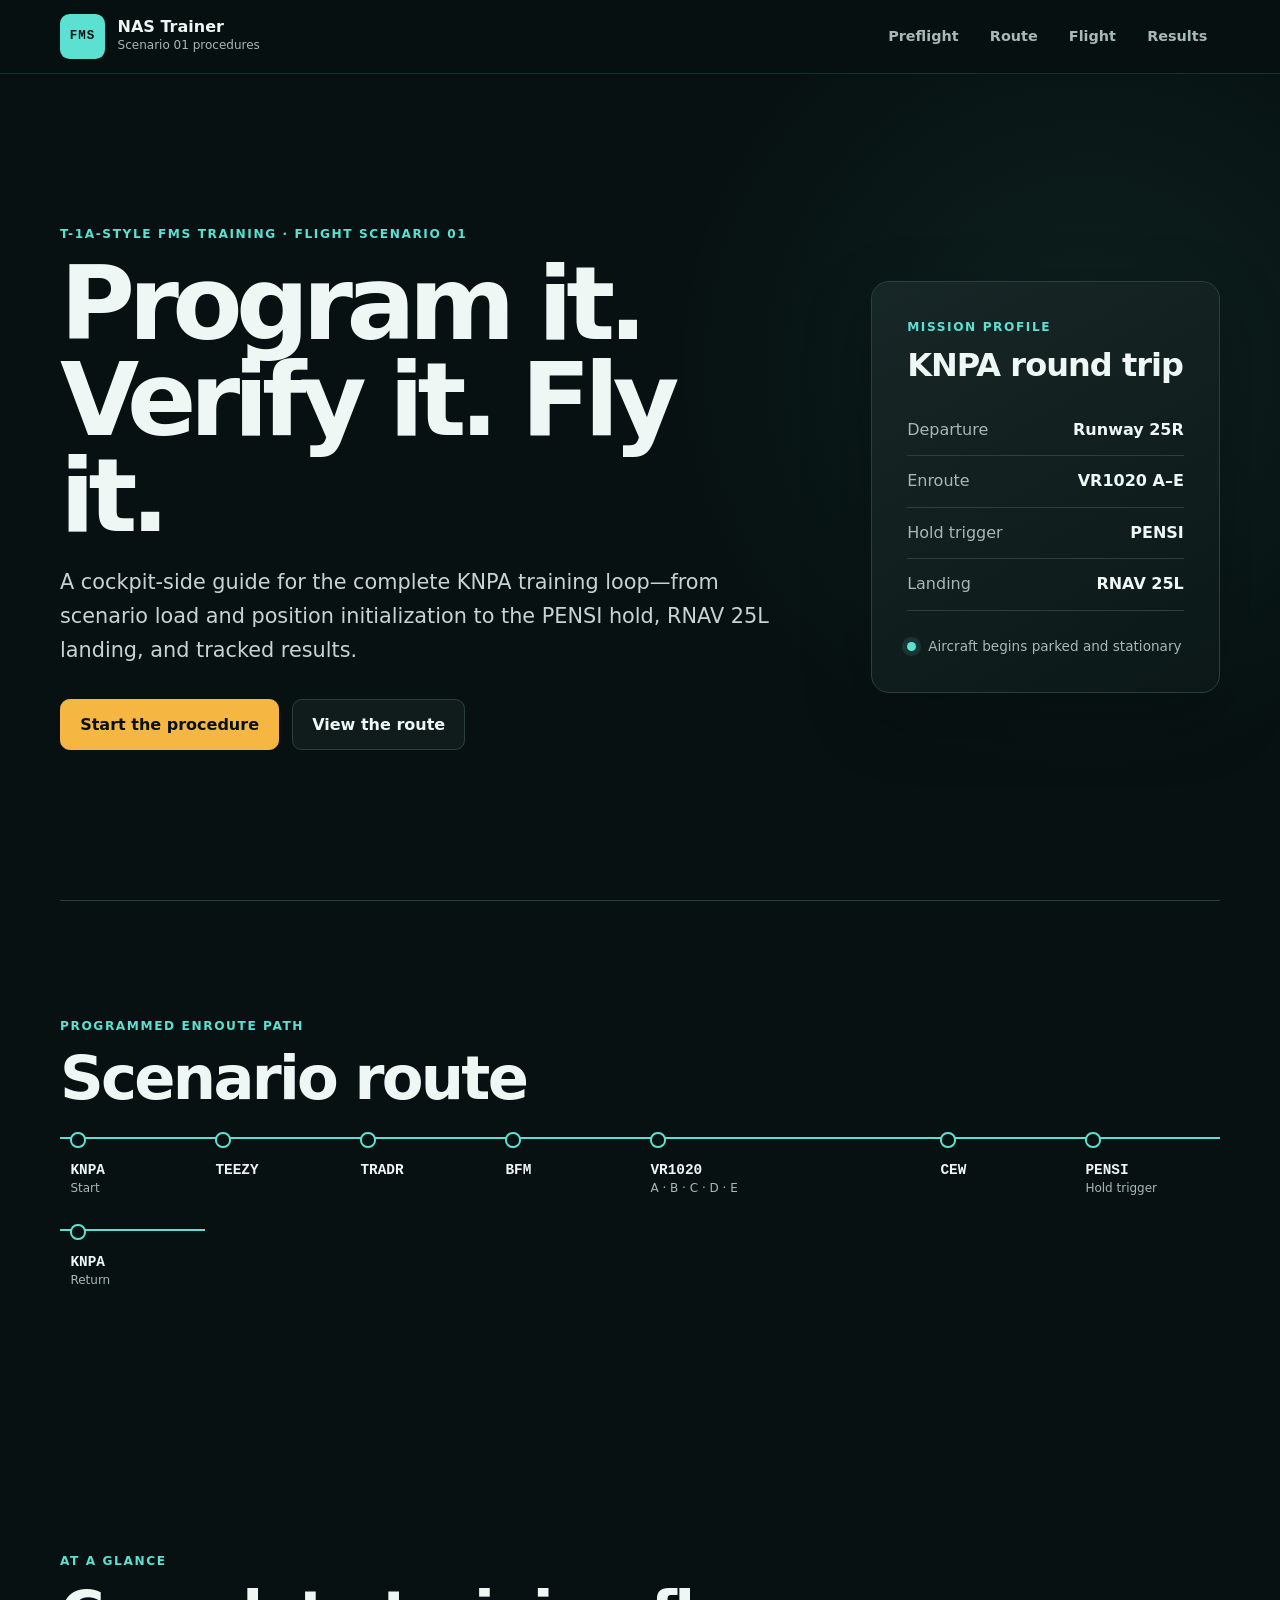
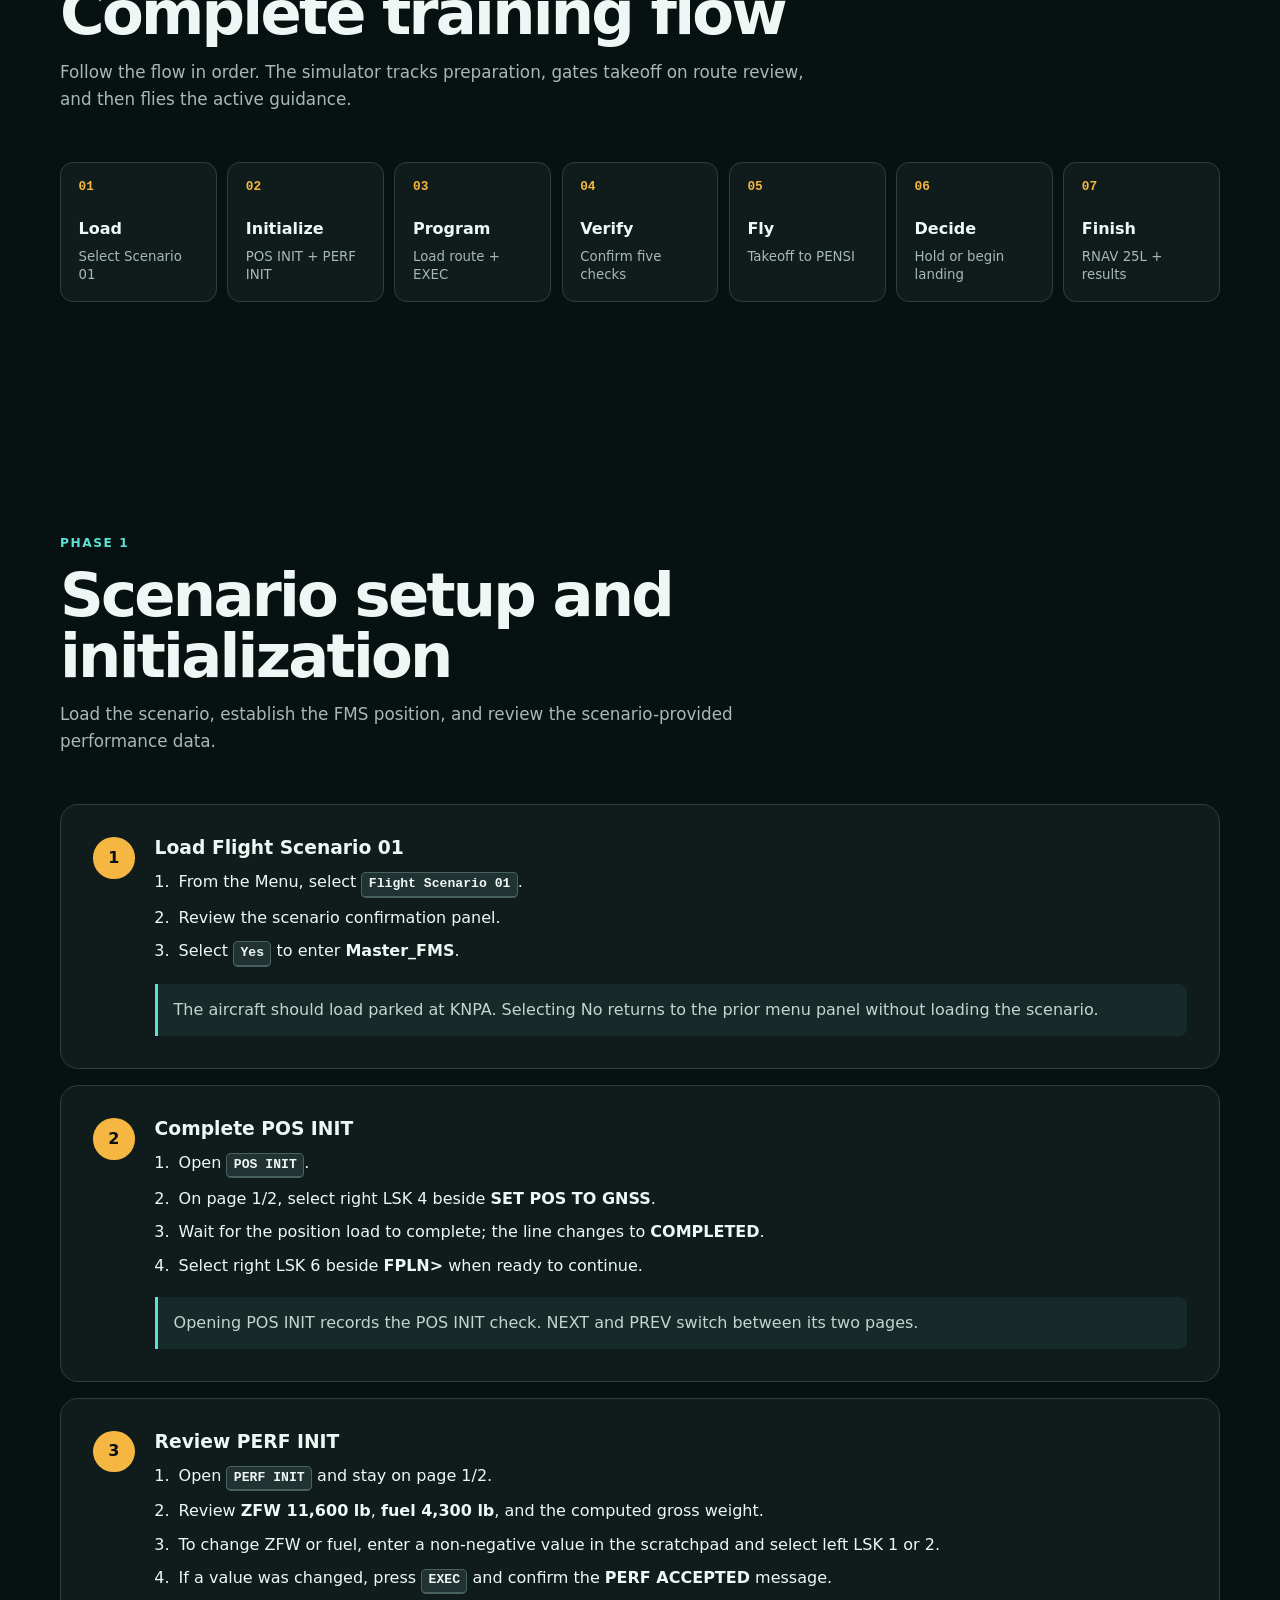
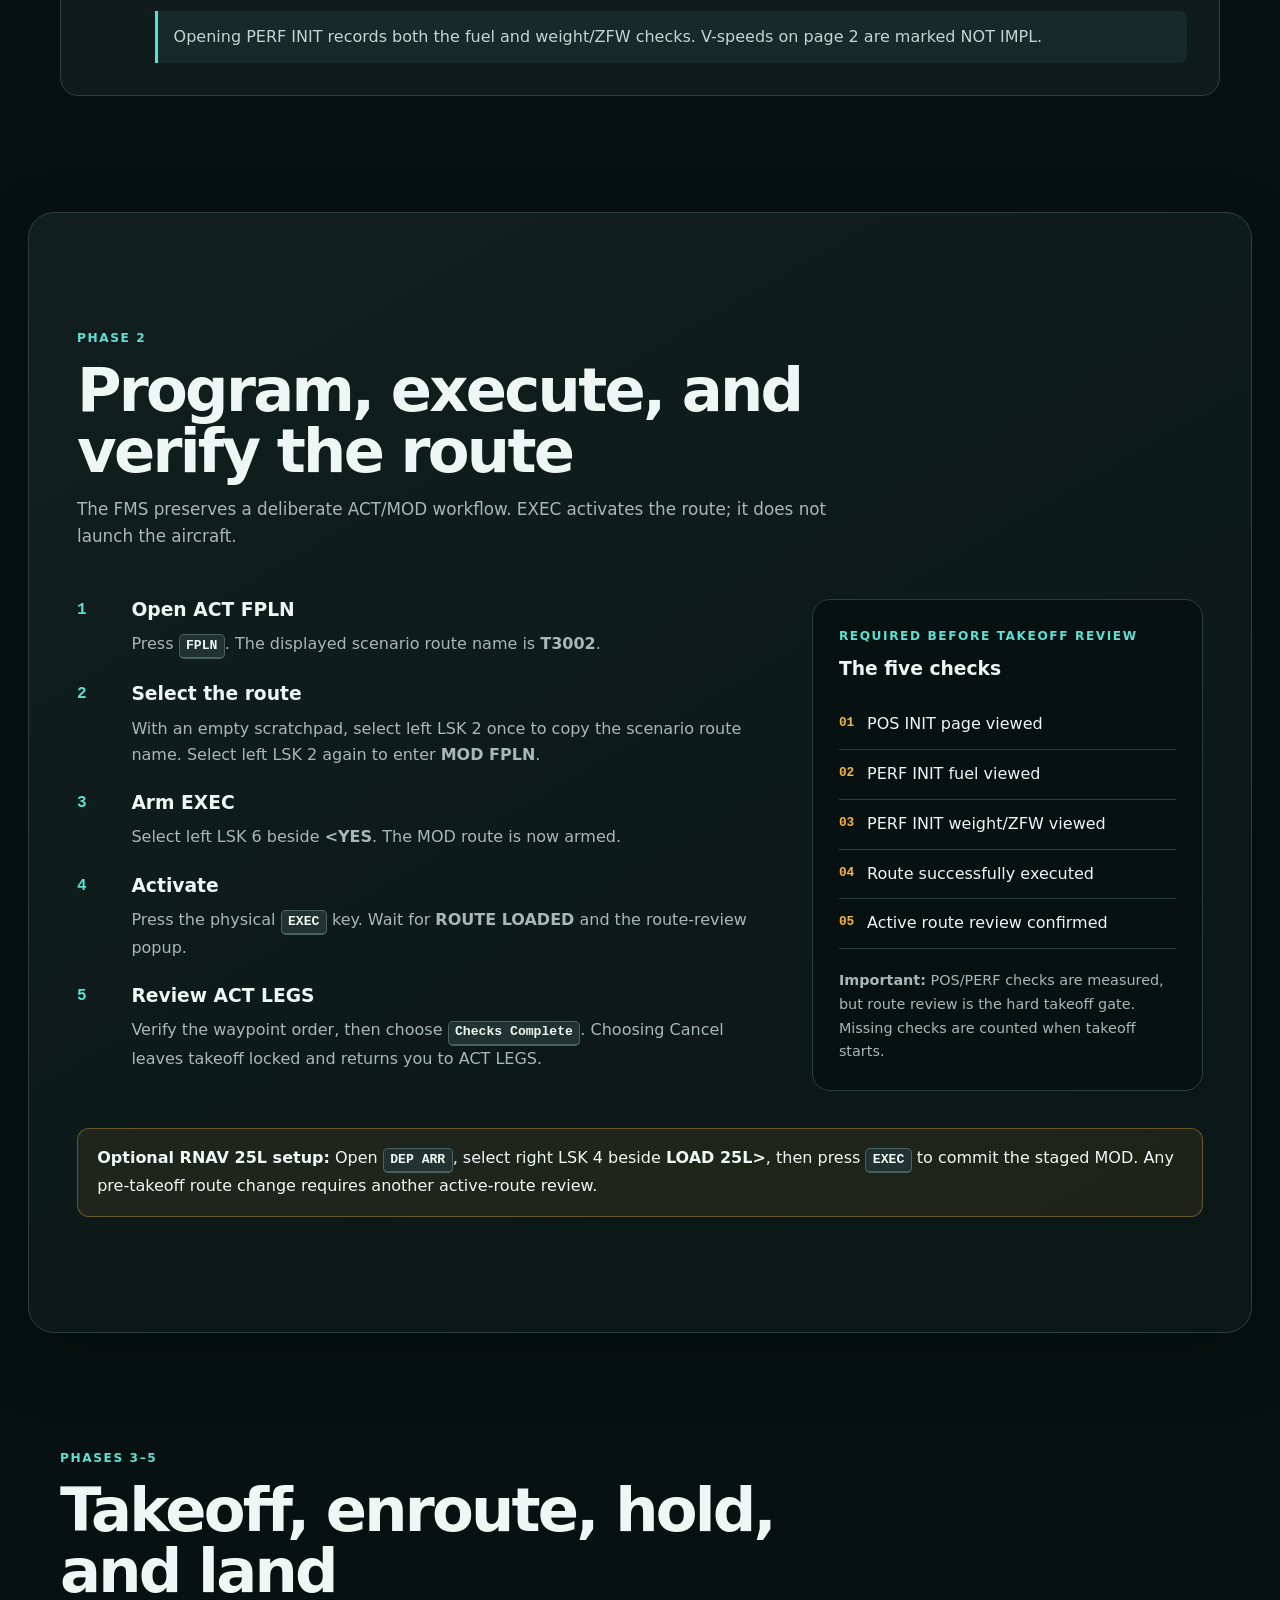
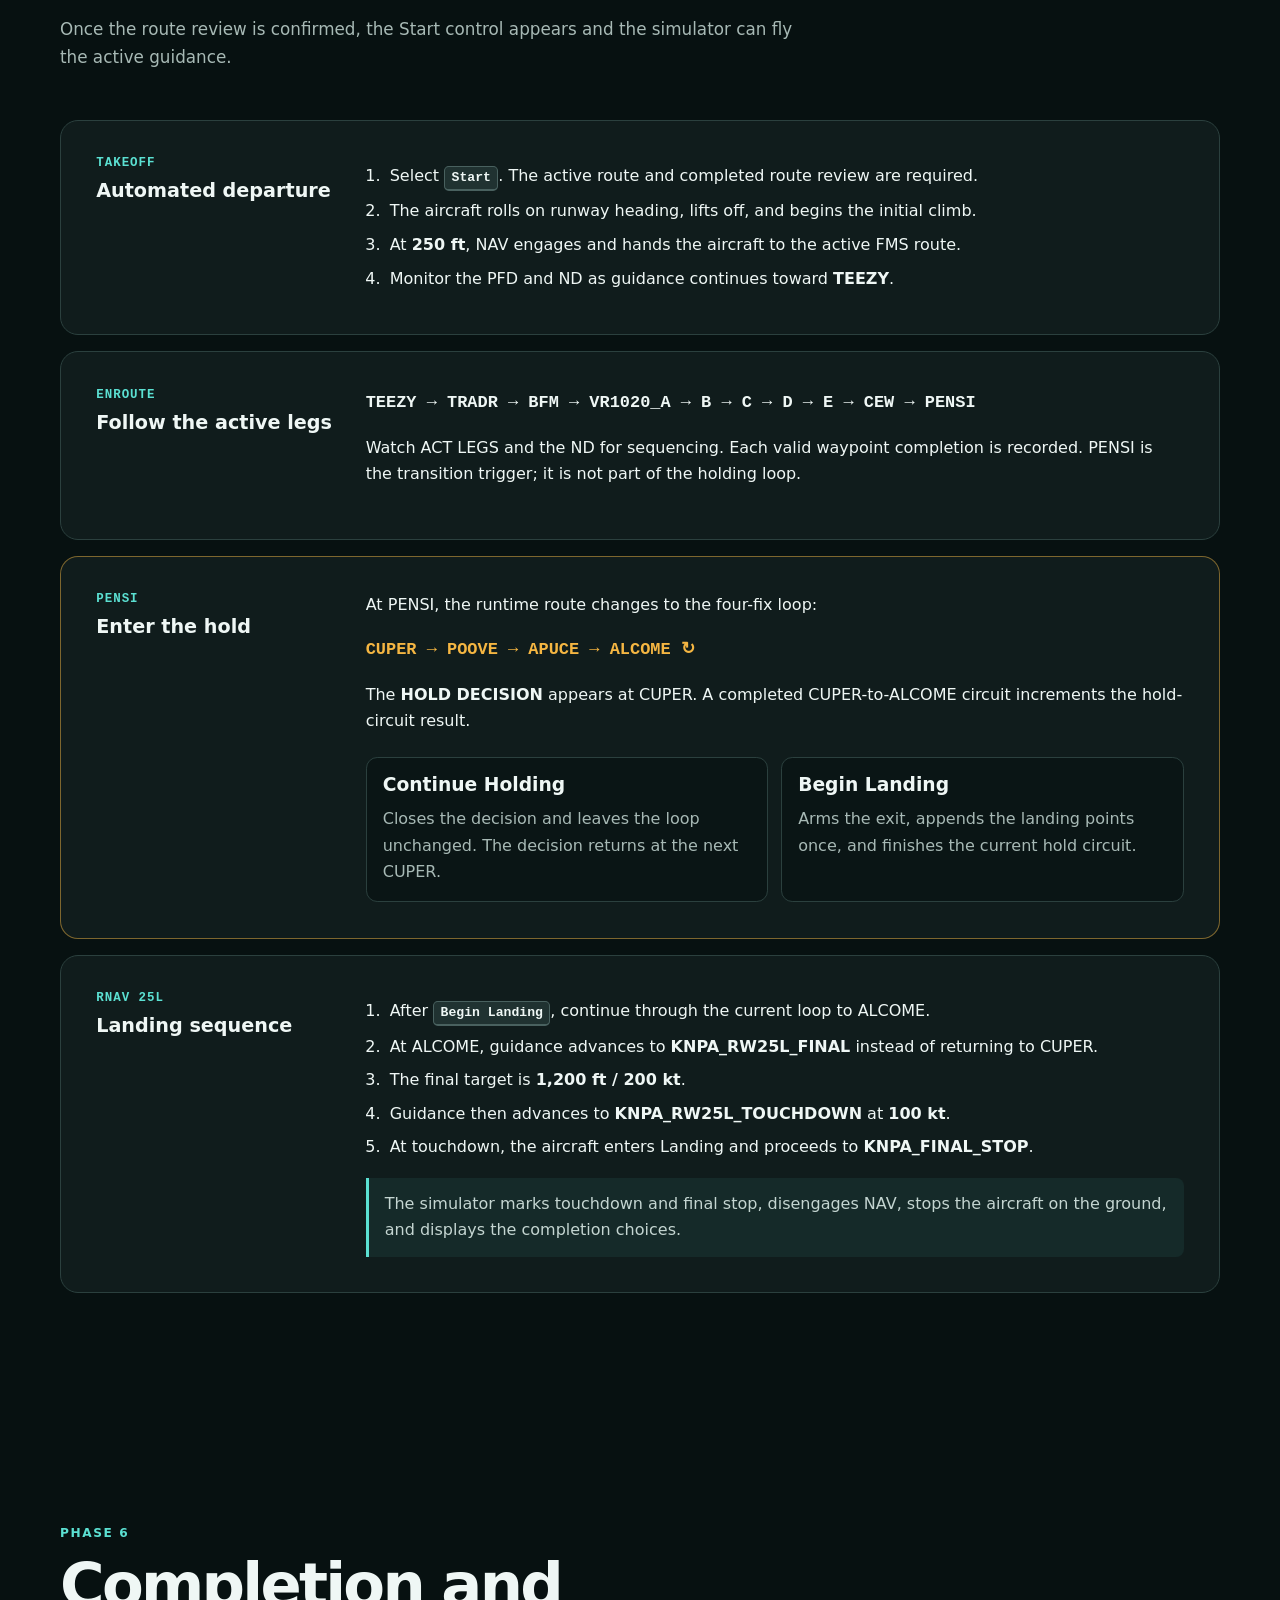
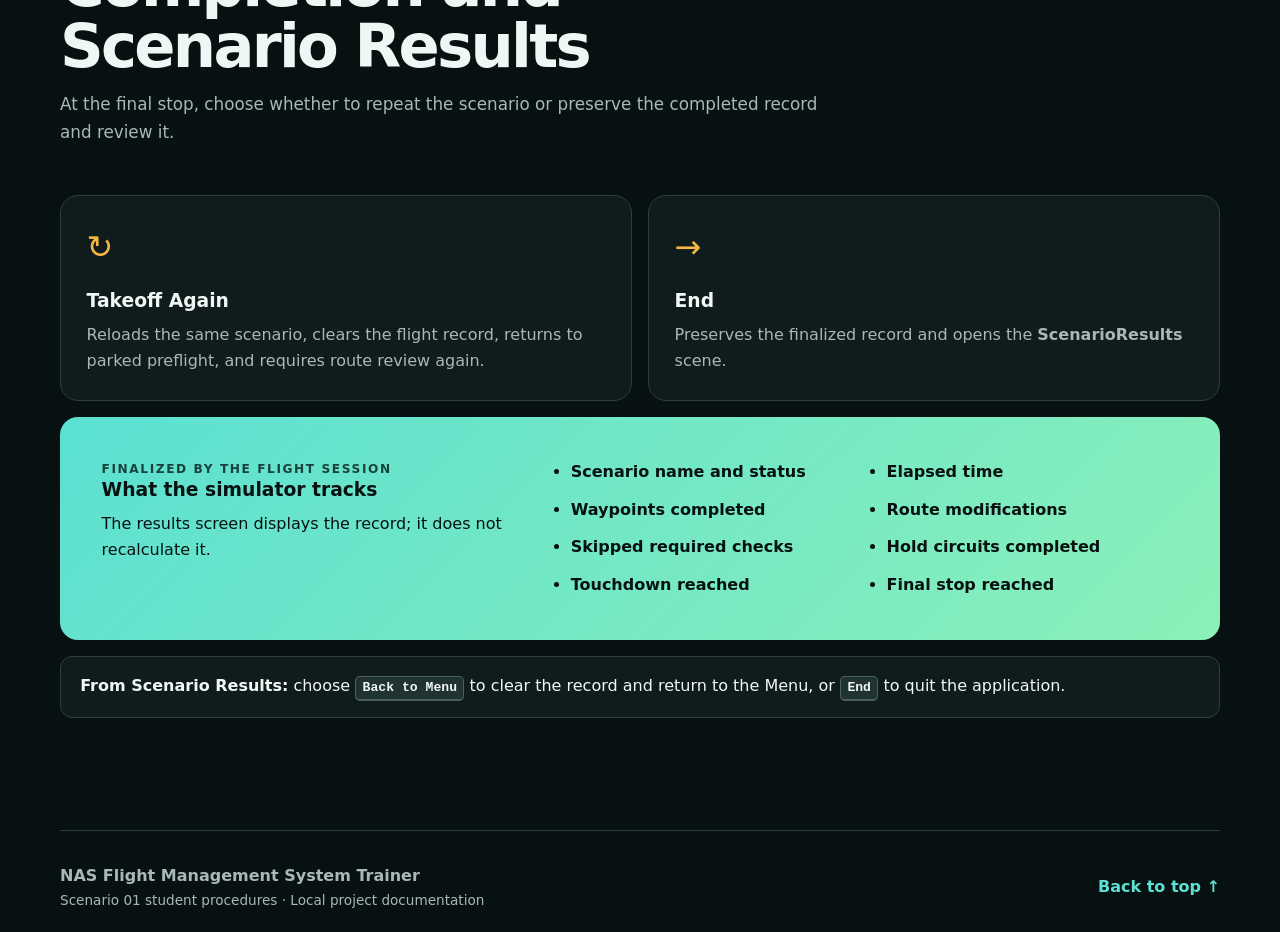
==== Website/FlightSimProcedures/index.html @ 64da9780 "feat: update latest project state" ====
<!doctype html>
<html lang="en">
<head>
  <meta charset="utf-8">
  <meta name="viewport" content="width=device-width, initial-scale=1">
  <meta name="description" content="Student procedures for Flight Scenario 01 in the NAS Flight Management System trainer.">
  <title>NAS FMS Trainer | Scenario 01 Procedures</title>
  <link rel="stylesheet" href="styles.css">
</head>
<body>
  <a class="skip-link" href="#main">Skip to procedures</a>

  <header class="site-header">
    <a class="brand" href="#top" aria-label="NAS FMS procedures home">
      <span class="brand-mark" aria-hidden="true">FMS</span>
      <span>
        <strong>NAS Trainer</strong>
        <small>Scenario 01 procedures</small>
      </span>
    </a>
    <nav aria-label="Primary navigation">
      <a href="#preflight">Preflight</a>
      <a href="#route">Route</a>
      <a href="#flight">Flight</a>
      <a href="#results">Results</a>
    </nav>
  </header>

  <main id="main">
    <section class="hero" id="top" aria-labelledby="hero-title">
      <div class="hero-copy">
        <p class="eyebrow">T-1A-style FMS training · Flight Scenario 01</p>
        <h1 id="hero-title">Program it. Verify it. Fly it.</h1>
        <p class="lede">A cockpit-side guide for the complete KNPA training loop—from scenario load and position initialization to the PENSI hold, RNAV 25L landing, and tracked results.</p>
        <div class="hero-actions">
          <a class="button primary" href="#quick-start">Start the procedure</a>
          <a class="button secondary" href="#route-strip">View the route</a>
        </div>
      </div>

      <aside class="mission-card" aria-labelledby="mission-title">
        <p class="card-kicker">Mission profile</p>
        <h2 id="mission-title">KNPA round trip</h2>
        <dl>
          <div><dt>Departure</dt><dd>Runway 25R</dd></div>
          <div><dt>Enroute</dt><dd>VR1020 A–E</dd></div>
          <div><dt>Hold trigger</dt><dd>PENSI</dd></div>
          <div><dt>Landing</dt><dd>RNAV 25L</dd></div>
        </dl>
        <p class="status"><span aria-hidden="true"></span> Aircraft begins parked and stationary</p>
      </aside>
    </section>

    <section class="route-overview" id="route-strip" aria-labelledby="route-title">
      <div class="section-heading compact">
        <p class="eyebrow">Programmed enroute path</p>
        <h2 id="route-title">Scenario route</h2>
      </div>
      <ol class="route-strip" aria-label="Scenario 01 waypoint sequence">
        <li><strong>KNPA</strong><span>Start</span></li>
        <li><strong>TEEZY</strong></li>
        <li><strong>TRADR</strong></li>
        <li><strong>BFM</strong></li>
        <li class="route-group"><strong>VR1020</strong><span>A · B · C · D · E</span></li>
        <li><strong>CEW</strong></li>
        <li><strong>PENSI</strong><span>Hold trigger</span></li>
        <li><strong>KNPA</strong><span>Return</span></li>
      </ol>
    </section>

    <section class="content-section" id="quick-start" aria-labelledby="quick-title">
      <div class="section-heading">
        <p class="eyebrow">At a glance</p>
        <h2 id="quick-title">Complete training flow</h2>
        <p>Follow the flow in order. The simulator tracks preparation, gates takeoff on route review, and then flies the active guidance.</p>
      </div>
      <ol class="flow-grid">
        <li><span>01</span><strong>Load</strong><small>Select Scenario 01</small></li>
        <li><span>02</span><strong>Initialize</strong><small>POS INIT + PERF INIT</small></li>
        <li><span>03</span><strong>Program</strong><small>Load route + EXEC</small></li>
        <li><span>04</span><strong>Verify</strong><small>Confirm five checks</small></li>
        <li><span>05</span><strong>Fly</strong><small>Takeoff to PENSI</small></li>
        <li><span>06</span><strong>Decide</strong><small>Hold or begin landing</small></li>
        <li><span>07</span><strong>Finish</strong><small>RNAV 25L + results</small></li>
      </ol>
    </section>

    <section class="content-section" id="preflight" aria-labelledby="preflight-title">
      <div class="section-heading">
        <p class="eyebrow">Phase 1</p>
        <h2 id="preflight-title">Scenario setup and initialization</h2>
        <p>Load the scenario, establish the FMS position, and review the scenario-provided performance data.</p>
      </div>

      <div class="procedure-grid">
        <article class="procedure-card">
          <span class="step-number">1</span>
          <div>
            <h3>Load Flight Scenario 01</h3>
            <ol>
              <li>From the Menu, select <kbd>Flight Scenario 01</kbd>.</li>
              <li>Review the scenario confirmation panel.</li>
              <li>Select <kbd>Yes</kbd> to enter <strong>Master_FMS</strong>.</li>
            </ol>
            <p class="note">The aircraft should load parked at KNPA. Selecting No returns to the prior menu panel without loading the scenario.</p>
          </div>
        </article>

        <article class="procedure-card">
          <span class="step-number">2</span>
          <div>
            <h3>Complete POS INIT</h3>
            <ol>
              <li>Open <kbd>POS INIT</kbd>.</li>
              <li>On page 1/2, select right LSK 4 beside <strong>SET POS TO GNSS</strong>.</li>
              <li>Wait for the position load to complete; the line changes to <strong>COMPLETED</strong>.</li>
              <li>Select right LSK 6 beside <strong>FPLN&gt;</strong> when ready to continue.</li>
            </ol>
            <p class="note">Opening POS INIT records the POS INIT check. NEXT and PREV switch between its two pages.</p>
          </div>
        </article>

        <article class="procedure-card">
          <span class="step-number">3</span>
          <div>
            <h3>Review PERF INIT</h3>
            <ol>
              <li>Open <kbd>PERF INIT</kbd> and stay on page 1/2.</li>
              <li>Review <strong>ZFW 11,600 lb</strong>, <strong>fuel 4,300 lb</strong>, and the computed gross weight.</li>
              <li>To change ZFW or fuel, enter a non-negative value in the scratchpad and select left LSK 1 or 2.</li>
              <li>If a value was changed, press <kbd>EXEC</kbd> and confirm the <strong>PERF ACCEPTED</strong> message.</li>
            </ol>
            <p class="note">Opening PERF INIT records both the fuel and weight/ZFW checks. V-speeds on page 2 are marked NOT IMPL.</p>
          </div>
        </article>
      </div>
    </section>

    <section class="content-section dark-panel" id="route" aria-labelledby="program-title">
      <div class="section-heading">
        <p class="eyebrow">Phase 2</p>
        <h2 id="program-title">Program, execute, and verify the route</h2>
        <p>The FMS preserves a deliberate ACT/MOD workflow. EXEC activates the route; it does not launch the aircraft.</p>
      </div>

      <div class="split-layout">
        <ol class="numbered-procedure">
          <li>
            <span>1</span>
            <div><h3>Open ACT FPLN</h3><p>Press <kbd>FPLN</kbd>. The displayed scenario route name is <strong>T3002</strong>.</p></div>
          </li>
          <li>
            <span>2</span>
            <div><h3>Select the route</h3><p>With an empty scratchpad, select left LSK 2 once to copy the scenario route name. Select left LSK 2 again to enter <strong>MOD FPLN</strong>.</p></div>
          </li>
          <li>
            <span>3</span>
            <div><h3>Arm EXEC</h3><p>Select left LSK 6 beside <strong>&lt;YES</strong>. The MOD route is now armed.</p></div>
          </li>
          <li>
            <span>4</span>
            <div><h3>Activate</h3><p>Press the physical <kbd>EXEC</kbd> key. Wait for <strong>ROUTE LOADED</strong> and the route-review popup.</p></div>
          </li>
          <li>
            <span>5</span>
            <div><h3>Review ACT LEGS</h3><p>Verify the waypoint order, then choose <kbd>Checks Complete</kbd>. Choosing Cancel leaves takeoff locked and returns you to ACT LEGS.</p></div>
          </li>
        </ol>

        <aside class="checklist" aria-labelledby="checks-title">
          <p class="card-kicker">Required before takeoff review</p>
          <h3 id="checks-title">The five checks</h3>
          <ol>
            <li><span aria-hidden="true">01</span>POS INIT page viewed</li>
            <li><span aria-hidden="true">02</span>PERF INIT fuel viewed</li>
            <li><span aria-hidden="true">03</span>PERF INIT weight/ZFW viewed</li>
            <li><span aria-hidden="true">04</span>Route successfully executed</li>
            <li><span aria-hidden="true">05</span>Active route review confirmed</li>
          </ol>
          <p><strong>Important:</strong> POS/PERF checks are measured, but route review is the hard takeoff gate. Missing checks are counted when takeoff starts.</p>
        </aside>
      </div>

      <div class="callout" role="note">
        <strong>Optional RNAV 25L setup:</strong> Open <kbd>DEP ARR</kbd>, select right LSK 4 beside <strong>LOAD 25L&gt;</strong>, then press <kbd>EXEC</kbd> to commit the staged MOD. Any pre-takeoff route change requires another active-route review.
      </div>
    </section>

    <section class="content-section" id="flight" aria-labelledby="flight-title">
      <div class="section-heading">
        <p class="eyebrow">Phases 3–5</p>
        <h2 id="flight-title">Takeoff, enroute, hold, and land</h2>
        <p>Once the route review is confirmed, the Start control appears and the simulator can fly the active guidance.</p>
      </div>

      <div class="phase-stack">
        <article class="phase-card">
          <div class="phase-label"><span>Takeoff</span><strong>Automated departure</strong></div>
          <div>
            <ol>
              <li>Select <kbd>Start</kbd>. The active route and completed route review are required.</li>
              <li>The aircraft rolls on runway heading, lifts off, and begins the initial climb.</li>
              <li>At <strong>250 ft</strong>, NAV engages and hands the aircraft to the active FMS route.</li>
              <li>Monitor the PFD and ND as guidance continues toward <strong>TEEZY</strong>.</li>
            </ol>
          </div>
        </article>

        <article class="phase-card">
          <div class="phase-label"><span>Enroute</span><strong>Follow the active legs</strong></div>
          <div>
            <p class="route-text">TEEZY → TRADR → BFM → VR1020_A → B → C → D → E → CEW → PENSI</p>
            <p>Watch ACT LEGS and the ND for sequencing. Each valid waypoint completion is recorded. PENSI is the transition trigger; it is not part of the holding loop.</p>
          </div>
        </article>

        <article class="phase-card accent-card">
          <div class="phase-label"><span>PENSI</span><strong>Enter the hold</strong></div>
          <div>
            <p>At PENSI, the runtime route changes to the four-fix loop:</p>
            <p class="route-text hold-route">CUPER → POOVE → APUCE → ALCOME ↻</p>
            <p>The <strong>HOLD DECISION</strong> appears at CUPER. A completed CUPER-to-ALCOME circuit increments the hold-circuit result.</p>
            <div class="decision-grid">
              <div><h3>Continue Holding</h3><p>Closes the decision and leaves the loop unchanged. The decision returns at the next CUPER.</p></div>
              <div><h3>Begin Landing</h3><p>Arms the exit, appends the landing points once, and finishes the current hold circuit.</p></div>
            </div>
          </div>
        </article>

        <article class="phase-card">
          <div class="phase-label"><span>RNAV 25L</span><strong>Landing sequence</strong></div>
          <div>
            <ol>
              <li>After <kbd>Begin Landing</kbd>, continue through the current loop to ALCOME.</li>
              <li>At ALCOME, guidance advances to <strong>KNPA_RW25L_FINAL</strong> instead of returning to CUPER.</li>
              <li>The final target is <strong>1,200 ft / 200 kt</strong>.</li>
              <li>Guidance then advances to <strong>KNPA_RW25L_TOUCHDOWN</strong> at <strong>100 kt</strong>.</li>
              <li>At touchdown, the aircraft enters Landing and proceeds to <strong>KNPA_FINAL_STOP</strong>.</li>
            </ol>
            <p class="note">The simulator marks touchdown and final stop, disengages NAV, stops the aircraft on the ground, and displays the completion choices.</p>
          </div>
        </article>
      </div>
    </section>

    <section class="content-section results-section" id="results" aria-labelledby="results-title">
      <div class="section-heading">
        <p class="eyebrow">Phase 6</p>
        <h2 id="results-title">Completion and Scenario Results</h2>
        <p>At the final stop, choose whether to repeat the scenario or preserve the completed record and review it.</p>
      </div>

      <div class="completion-grid">
        <article>
          <span aria-hidden="true">↻</span>
          <h3>Takeoff Again</h3>
          <p>Reloads the same scenario, clears the flight record, returns to parked preflight, and requires route review again.</p>
        </article>
        <article>
          <span aria-hidden="true">→</span>
          <h3>End</h3>
          <p>Preserves the finalized record and opens the <strong>ScenarioResults</strong> scene.</p>
        </article>
      </div>

      <div class="results-board" aria-labelledby="tracked-title">
        <div>
          <p class="card-kicker">Finalized by the flight session</p>
          <h3 id="tracked-title">What the simulator tracks</h3>
          <p>The results screen displays the record; it does not recalculate it.</p>
        </div>
        <ul>
          <li>Scenario name and status</li>
          <li>Elapsed time</li>
          <li>Waypoints completed</li>
          <li>Route modifications</li>
          <li>Skipped required checks</li>
          <li>Hold circuits completed</li>
          <li>Touchdown reached</li>
          <li>Final stop reached</li>
        </ul>
      </div>

      <p class="results-actions"><strong>From Scenario Results:</strong> choose <kbd>Back to Menu</kbd> to clear the record and return to the Menu, or <kbd>End</kbd> to quit the application.</p>
    </section>
  </main>

  <footer>
    <p><strong>NAS Flight Management System Trainer</strong></p>
    <p>Scenario 01 student procedures · Local project documentation</p>
    <a href="#top">Back to top ↑</a>
  </footer>
</body>
</html>
---- Website/FlightSimProcedures/styles.css ----
:root {
  color-scheme: dark;
  --ink: #eff7f5;
  --muted: #a7b9b5;
  --panel: #101c1c;
  --panel-raised: #172626;
  --line: #2b403e;
  --accent: #f5b642;
  --cyan: #5be0d2;
  --navy: #071111;
  --max: 1160px;
  --radius: 18px;
  --shadow: 0 24px 70px rgb(0 0 0 / 24%);
}

* { box-sizing: border-box; }

html {
  scroll-behavior: smooth;
  scroll-padding-top: 6.5rem;
}

body {
  margin: 0;
  color: var(--ink);
  background:
    radial-gradient(circle at 85% 5%, rgb(91 224 210 / 8%), transparent 26rem),
    var(--navy);
  font-family: Inter, ui-sans-serif, system-ui, -apple-system, BlinkMacSystemFont, "Segoe UI", sans-serif;
  line-height: 1.65;
}

a { color: inherit; }

.skip-link {
  position: fixed;
  z-index: 100;
  top: .75rem;
  left: .75rem;
  padding: .7rem 1rem;
  color: #071111;
  background: var(--accent);
  border-radius: .5rem;
  transform: translateY(-180%);
}

.skip-link:focus { transform: translateY(0); }

:focus-visible {
  outline: 3px solid var(--accent);
  outline-offset: 4px;
}

.site-header {
  position: sticky;
  z-index: 50;
  top: 0;
  display: flex;
  align-items: center;
  justify-content: space-between;
  gap: 2rem;
  min-height: 74px;
  padding: .75rem max(1.25rem, calc((100vw - var(--max)) / 2));
  background: rgb(7 17 17 / 88%);
  border-bottom: 1px solid rgb(91 224 210 / 16%);
  backdrop-filter: blur(16px);
}

.brand {
  display: flex;
  align-items: center;
  gap: .8rem;
  text-decoration: none;
}

.brand-mark {
  display: grid;
  width: 2.8rem;
  height: 2.8rem;
  place-items: center;
  color: #071111;
  background: var(--cyan);
  border-radius: .6rem;
  font: 800 .78rem/1 ui-monospace, SFMono-Regular, Consolas, monospace;
  letter-spacing: .08em;
}

.brand strong,
.brand small { display: block; }
.brand strong { line-height: 1.2; }
.brand small { color: var(--muted); font-size: .75rem; }

nav { display: flex; gap: .35rem; }
nav a {
  padding: .55rem .8rem;
  color: var(--muted);
  border-radius: .45rem;
  font-size: .9rem;
  font-weight: 700;
  text-decoration: none;
}
nav a:hover { color: var(--ink); background: var(--panel-raised); }

.hero,
.content-section,
.route-overview {
  width: min(var(--max), calc(100% - 2.5rem));
  margin-inline: auto;
}

.hero {
  display: grid;
  grid-template-columns: minmax(0, 1.55fr) minmax(280px, .75fr);
  gap: clamp(2rem, 7vw, 6rem);
  align-items: center;
  min-height: calc(100vh - 74px);
  padding-block: 5rem;
}

.eyebrow,
.card-kicker {
  margin: 0 0 .75rem;
  color: var(--cyan);
  font-size: .76rem;
  font-weight: 800;
  letter-spacing: .13em;
  text-transform: uppercase;
}

h1,
h2,
h3,
p { margin-top: 0; }

h1 {
  max-width: 800px;
  margin-bottom: 1.25rem;
  font-size: clamp(3rem, 8vw, 6.6rem);
  line-height: .94;
  letter-spacing: -.065em;
}

h2 {
  margin-bottom: .9rem;
  font-size: clamp(2.1rem, 5vw, 3.8rem);
  line-height: 1;
  letter-spacing: -.045em;
}

h3 { margin-bottom: .6rem; line-height: 1.2; }

.lede {
  max-width: 720px;
  color: #c7d4d1;
  font-size: clamp(1.05rem, 2vw, 1.3rem);
}

.hero-actions {
  display: flex;
  flex-wrap: wrap;
  gap: .8rem;
  margin-top: 2rem;
}

.button {
  display: inline-flex;
  min-height: 48px;
  align-items: center;
  justify-content: center;
  padding: .7rem 1.2rem;
  border: 1px solid var(--line);
  border-radius: .6rem;
  font-weight: 800;
  text-decoration: none;
}
.button.primary { color: #071111; background: var(--accent); border-color: var(--accent); }
.button.secondary { background: var(--panel); }
.button:hover { transform: translateY(-2px); }

.mission-card {
  padding: clamp(1.5rem, 4vw, 2.2rem);
  background: linear-gradient(150deg, var(--panel-raised), #0c1818);
  border: 1px solid var(--line);
  border-radius: var(--radius);
  box-shadow: var(--shadow);
}
.mission-card h2 { font-size: 2rem; letter-spacing: -.03em; }
.mission-card dl { margin: 1.5rem 0; }
.mission-card dl div {
  display: flex;
  justify-content: space-between;
  gap: 1rem;
  padding: .75rem 0;
  border-bottom: 1px solid var(--line);
}
.mission-card dt { color: var(--muted); }
.mission-card dd { margin: 0; font-weight: 800; text-align: right; }
.status { margin-bottom: 0; color: var(--muted); font-size: .85rem; }
.status span {
  display: inline-block;
  width: .55rem;
  height: .55rem;
  margin-right: .5rem;
  background: var(--cyan);
  border-radius: 50%;
  box-shadow: 0 0 0 5px rgb(91 224 210 / 12%);
}

.route-overview,
.content-section { padding-block: clamp(4.5rem, 9vw, 8rem); }

.route-overview { border-top: 1px solid var(--line); }
.section-heading { max-width: 760px; margin-bottom: 3rem; }
.section-heading > p:last-child { color: var(--muted); font-size: 1.05rem; }
.section-heading.compact { margin-bottom: 1.75rem; }

.route-strip {
  display: grid;
  grid-template-columns: repeat(8, minmax(90px, 1fr));
  margin: 0;
  padding: 0;
  list-style: none;
}
.route-strip li {
  position: relative;
  min-height: 92px;
  padding: 1rem .65rem;
  border-top: 2px solid var(--cyan);
}
.route-strip li::before {
  position: absolute;
  top: -.42rem;
  left: .65rem;
  width: .7rem;
  height: .7rem;
  content: "";
  background: var(--navy);
  border: 2px solid var(--cyan);
  border-radius: 50%;
}
.route-strip strong,
.route-strip span { display: block; }
.route-strip strong { margin-top: .35rem; font: 800 .9rem/1.3 ui-monospace, SFMono-Regular, Consolas, monospace; }
.route-strip span { color: var(--muted); font-size: .75rem; }
.route-strip .route-group { grid-column: span 2; }

.flow-grid {
  display: grid;
  grid-template-columns: repeat(7, 1fr);
  gap: .65rem;
  margin: 0;
  padding: 0;
  list-style: none;
}
.flow-grid li {
  min-height: 138px;
  padding: 1.1rem;
  background: var(--panel);
  border: 1px solid var(--line);
  border-radius: .8rem;
}
.flow-grid span,
.flow-grid strong,
.flow-grid small { display: block; }
.flow-grid span { margin-bottom: 1.4rem; color: var(--accent); font: 800 .8rem/1 ui-monospace, monospace; }
.flow-grid small { margin-top: .35rem; color: var(--muted); line-height: 1.35; }

.procedure-grid { display: grid; gap: 1rem; }
.procedure-card {
  display: grid;
  grid-template-columns: auto 1fr;
  gap: 1.25rem;
  padding: clamp(1.4rem, 4vw, 2rem);
  background: var(--panel);
  border: 1px solid var(--line);
  border-radius: var(--radius);
}
.step-number {
  display: grid;
  width: 2.6rem;
  height: 2.6rem;
  place-items: center;
  color: #071111;
  background: var(--accent);
  border-radius: 50%;
  font-weight: 900;
}
.procedure-card ol,
.phase-card ol { margin: 0; padding-left: 1.25rem; }
.procedure-card li,
.phase-card li { margin-block: .45rem; padding-left: .25rem; }
.note {
  margin: 1.1rem 0 0;
  padding: .8rem 1rem;
  color: #c4d5d1;
  background: rgb(91 224 210 / 7%);
  border-left: 3px solid var(--cyan);
  border-radius: 0 .5rem .5rem 0;
}

kbd {
  display: inline-block;
  padding: .12rem .4rem;
  color: var(--ink);
  background: #203231;
  border: 1px solid #49615f;
  border-bottom-width: 2px;
  border-radius: .3rem;
  font: 700 .82em/1.4 ui-monospace, SFMono-Regular, Consolas, monospace;
}

.dark-panel {
  width: min(calc(var(--max) + 4rem), calc(100% - 1.25rem));
  padding-inline: clamp(1.25rem, 4vw, 3rem);
  background: linear-gradient(150deg, #101f1e, #0b1616);
  border: 1px solid var(--line);
  border-radius: calc(var(--radius) + .5rem);
  box-shadow: var(--shadow);
}
.split-layout { display: grid; grid-template-columns: 1.35fr .75fr; gap: 2rem; }
.numbered-procedure { margin: 0; padding: 0; list-style: none; }
.numbered-procedure li { display: grid; grid-template-columns: 2.4rem 1fr; gap: 1rem; padding: 0 0 1.5rem; }
.numbered-procedure li > span { color: var(--cyan); font: 800 1rem/1.4 ui-monospace, monospace; }
.numbered-procedure p { margin-bottom: 0; color: var(--muted); }

.checklist {
  align-self: start;
  padding: 1.6rem;
  background: #071111;
  border: 1px solid var(--line);
  border-radius: var(--radius);
}
.checklist ol { margin: 1.25rem 0; padding: 0; list-style: none; }
.checklist li { display: flex; gap: .8rem; padding: .7rem 0; border-bottom: 1px solid var(--line); }
.checklist li span { color: var(--accent); font: 800 .8rem/1.8 ui-monospace, monospace; }
.checklist > p:last-child { margin-bottom: 0; color: var(--muted); font-size: .9rem; }
.callout { margin-top: 2rem; padding: 1rem 1.2rem; background: rgb(245 182 66 / 8%); border: 1px solid rgb(245 182 66 / 35%); border-radius: .75rem; }

.phase-stack { display: grid; gap: 1rem; }
.phase-card {
  display: grid;
  grid-template-columns: minmax(180px, .45fr) minmax(0, 1.55fr);
  gap: 2rem;
  padding: clamp(1.4rem, 4vw, 2.2rem);
  background: var(--panel);
  border: 1px solid var(--line);
  border-radius: var(--radius);
}
.phase-label span,
.phase-label strong { display: block; }
.phase-label span { margin-bottom: .5rem; color: var(--cyan); font: 800 .78rem/1.2 ui-monospace, monospace; letter-spacing: .08em; text-transform: uppercase; }
.phase-label strong { font-size: 1.2rem; line-height: 1.25; }
.route-text { color: var(--ink); font: 800 clamp(.9rem, 2vw, 1.06rem)/1.8 ui-monospace, SFMono-Regular, Consolas, monospace; }
.accent-card { border-color: rgb(245 182 66 / 48%); }
.hold-route { color: var(--accent); }
.decision-grid { display: grid; grid-template-columns: 1fr 1fr; gap: .8rem; margin-top: 1.4rem; }
.decision-grid div { padding: 1rem; background: #0a1515; border: 1px solid var(--line); border-radius: .7rem; }
.decision-grid p { margin-bottom: 0; color: var(--muted); }

.results-section { padding-bottom: 7rem; }
.completion-grid { display: grid; grid-template-columns: 1fr 1fr; gap: 1rem; }
.completion-grid article { padding: 1.6rem; background: var(--panel); border: 1px solid var(--line); border-radius: var(--radius); }
.completion-grid article > span { display: block; margin-bottom: 1rem; color: var(--accent); font-size: 2rem; }
.completion-grid p { margin-bottom: 0; color: var(--muted); }
.results-board {
  display: grid;
  grid-template-columns: .8fr 1.2fr;
  gap: 2rem;
  margin-top: 1rem;
  padding: clamp(1.5rem, 5vw, 2.6rem);
  background: linear-gradient(135deg, var(--cyan), #8cf0b8);
  color: #071111;
  border-radius: var(--radius);
}
.results-board .card-kicker { color: #19423d; }
.results-board p { margin-bottom: 0; }
.results-board ul { display: grid; grid-template-columns: 1fr 1fr; gap: .7rem 1.5rem; margin: 0; padding-left: 1.2rem; font-weight: 750; }
.results-actions { margin: 1rem 0 0; padding: 1rem 1.2rem; background: var(--panel); border: 1px solid var(--line); border-radius: .75rem; }

footer {
  display: grid;
  grid-template-columns: 1fr auto;
  width: min(var(--max), calc(100% - 2.5rem));
  margin-inline: auto;
  padding-block: 2rem;
  color: var(--muted);
  border-top: 1px solid var(--line);
}
footer p { margin: 0; }
footer p:nth-child(2) { grid-column: 1; font-size: .85rem; }
footer a { grid-column: 2; grid-row: 1 / span 2; align-self: center; color: var(--cyan); font-weight: 800; text-decoration: none; }

@media (max-width: 920px) {
  .hero { grid-template-columns: 1fr; min-height: auto; }
  .mission-card { max-width: 620px; }
  .route-strip { grid-template-columns: repeat(4, 1fr); row-gap: 1.5rem; }
  .flow-grid { grid-template-columns: repeat(4, 1fr); }
  .split-layout,
  .results-board { grid-template-columns: 1fr; }
}

@media (max-width: 680px) {
  html { scroll-padding-top: 1rem; }
  .site-header { position: relative; align-items: flex-start; padding: 1rem 1.25rem; }
  nav { display: none; }
  .hero,
  .content-section,
  .route-overview { width: min(100% - 1.5rem, var(--max)); }
  .hero { padding-block: 4rem; }
  h1 { font-size: clamp(3rem, 16vw, 4.8rem); }
  .route-strip { grid-template-columns: repeat(2, 1fr); }
  .route-strip .route-group { grid-column: span 2; }
  .flow-grid { grid-template-columns: 1fr 1fr; }
  .procedure-card { grid-template-columns: 1fr; }
  .phase-card { grid-template-columns: 1fr; gap: 1rem; }
  .decision-grid,
  .completion-grid,
  .results-board ul { grid-template-columns: 1fr; }
  footer { grid-template-columns: 1fr; gap: .8rem; }
  footer a { grid-column: 1; grid-row: auto; }
}

@media (prefers-reduced-motion: reduce) {
  html { scroll-behavior: auto; }
  *, *::before, *::after { transition-duration: .01ms !important; animation-duration: .01ms !important; }
}
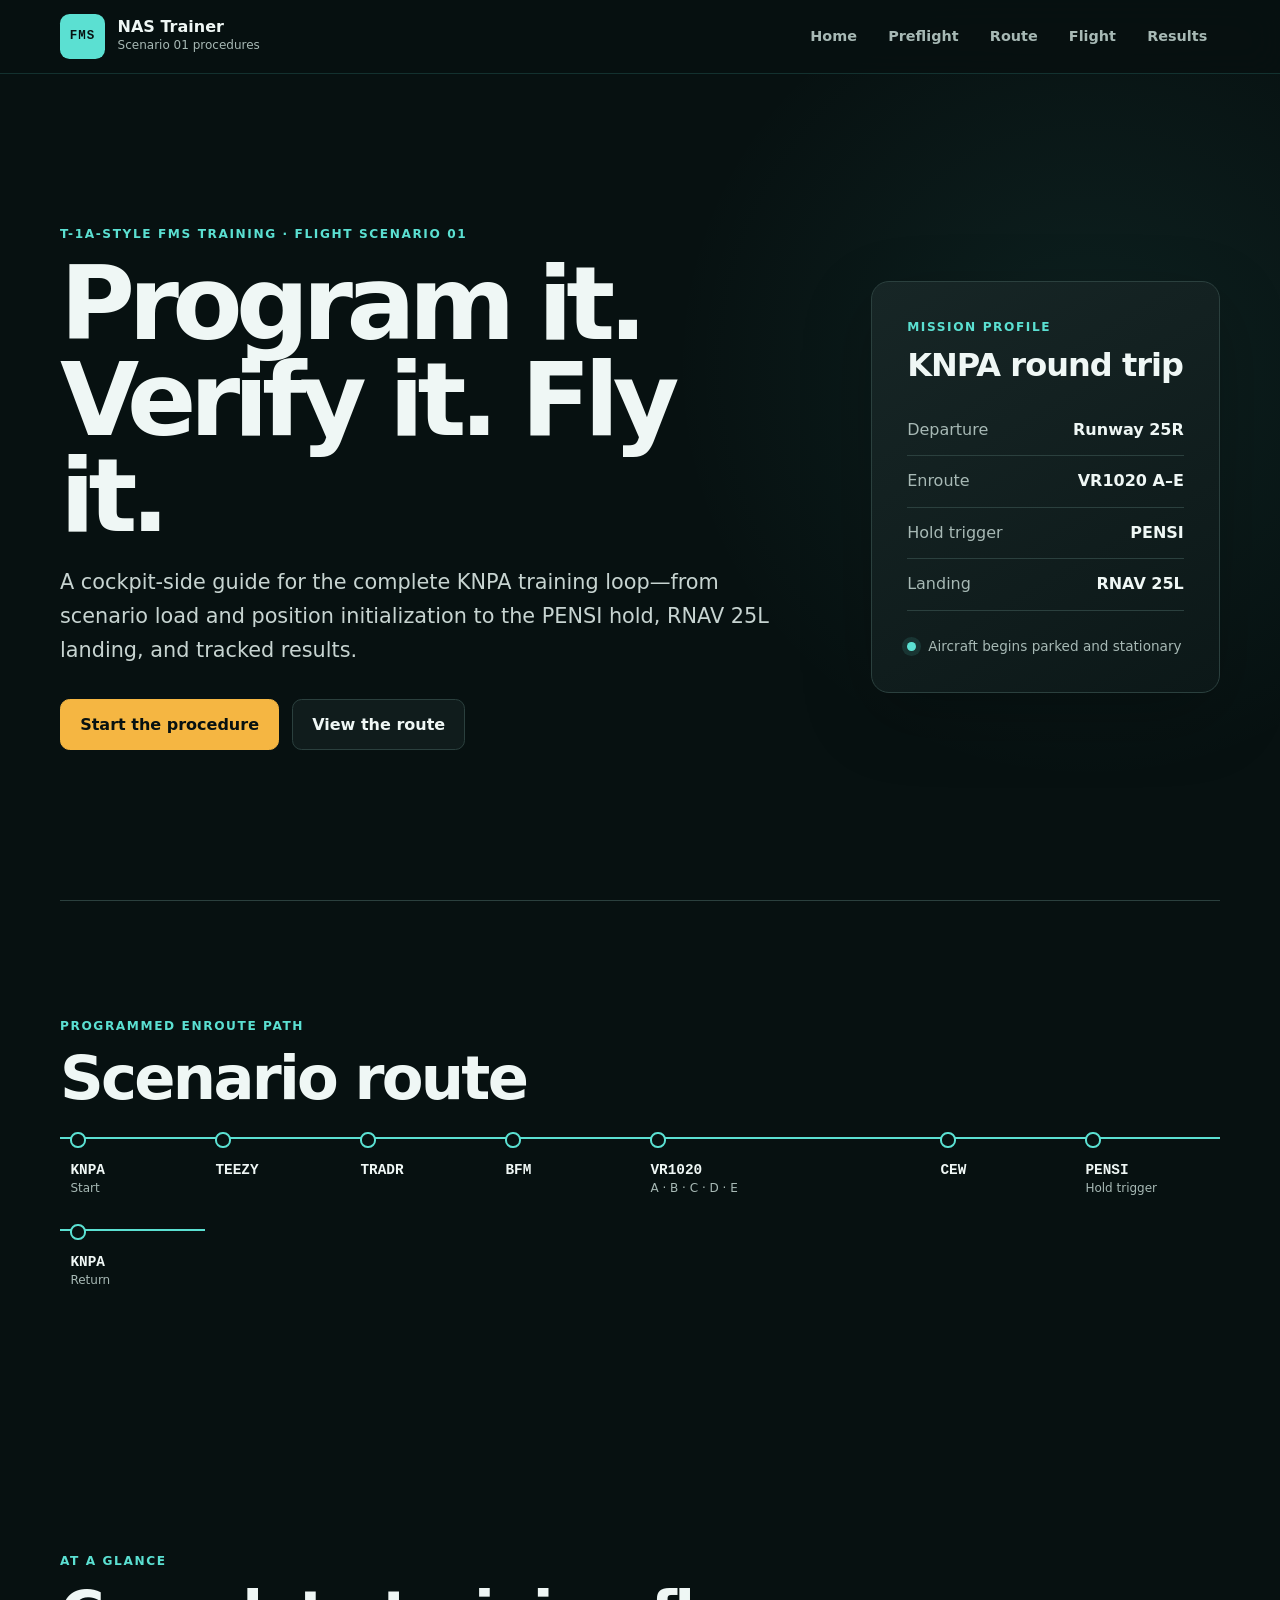
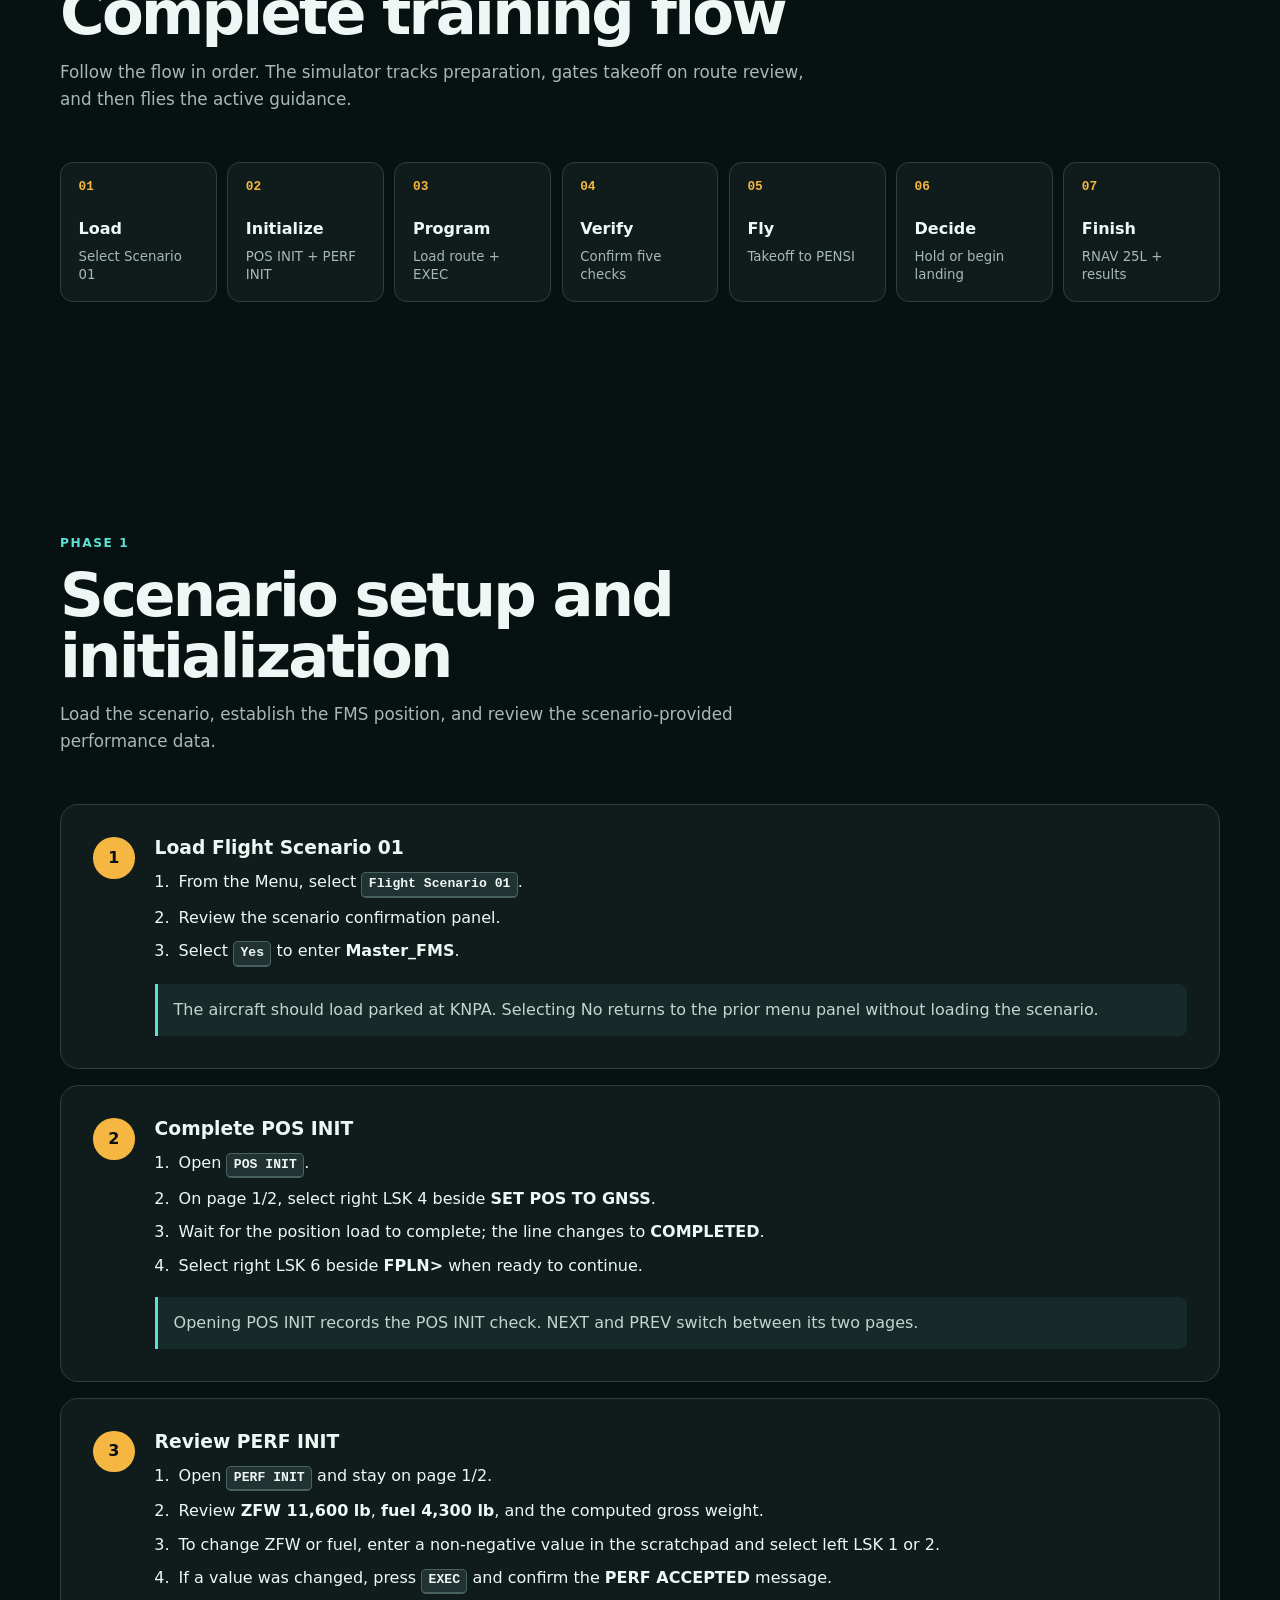
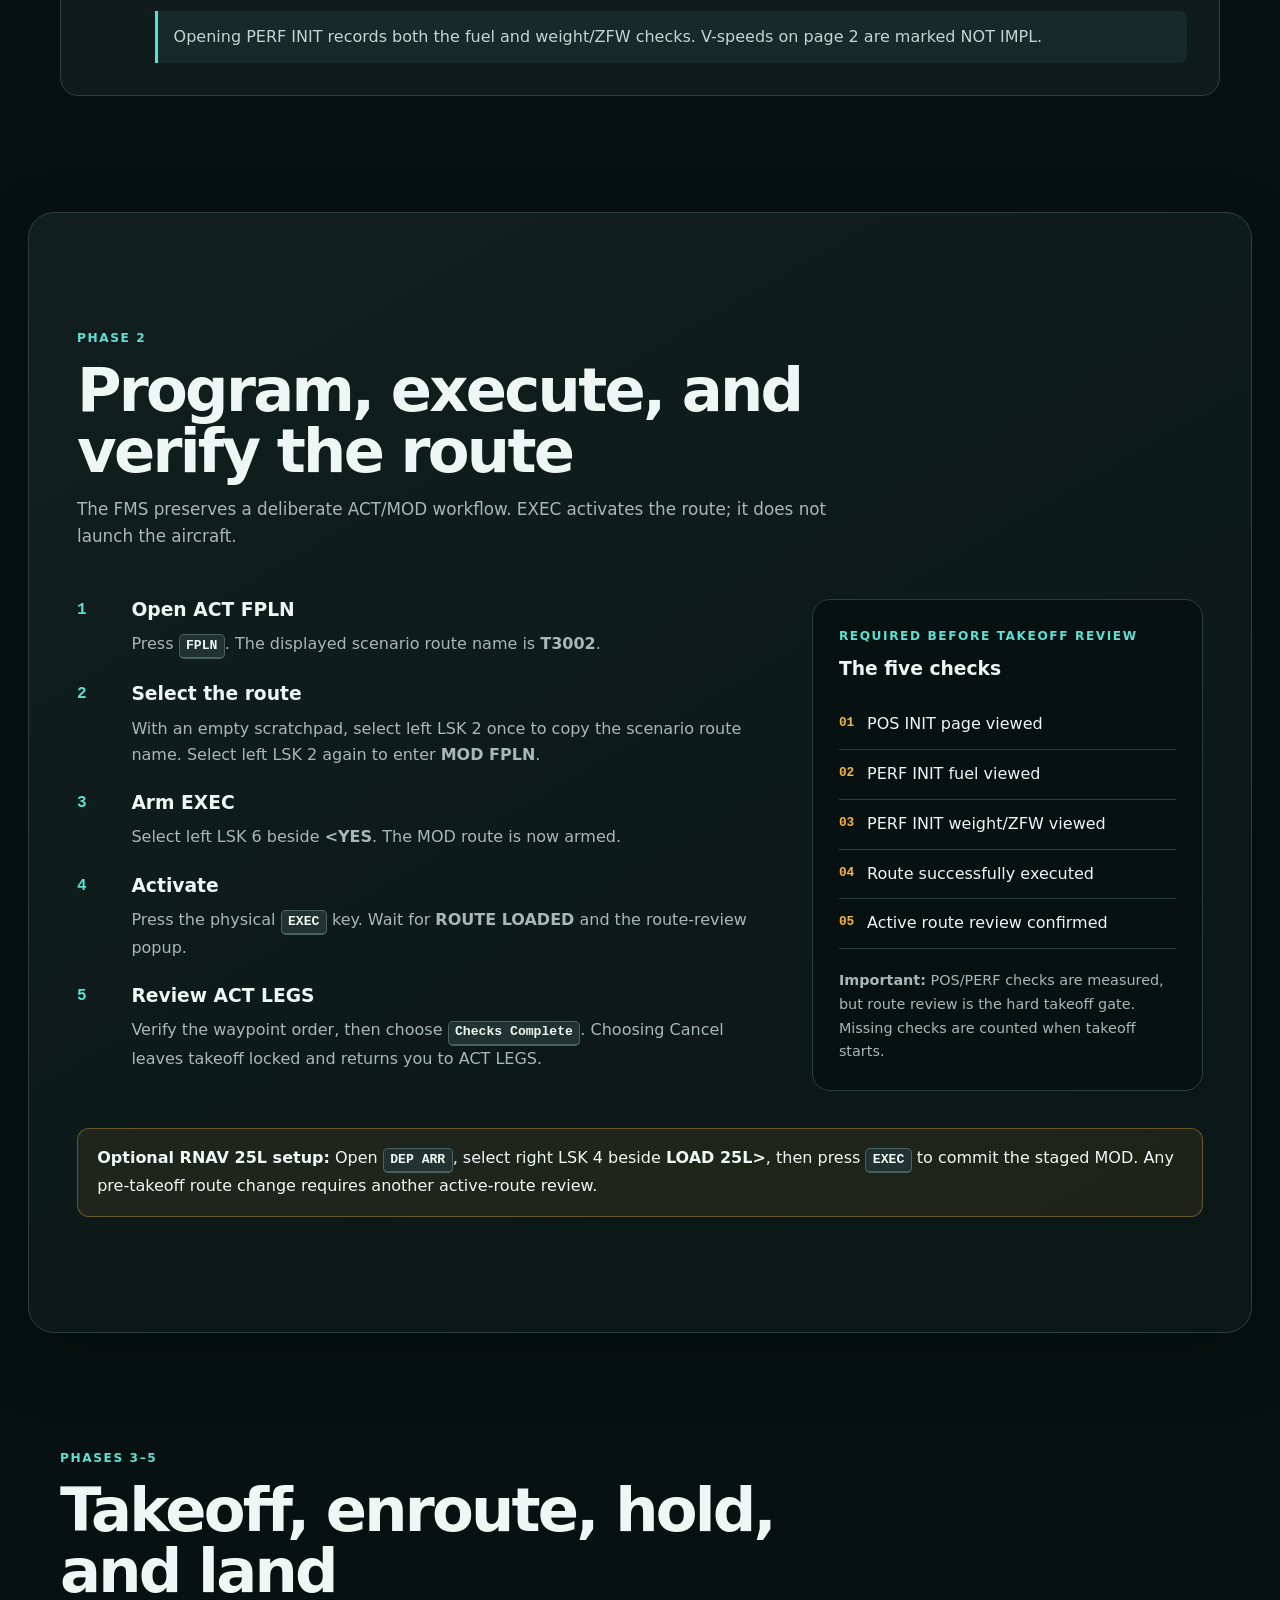
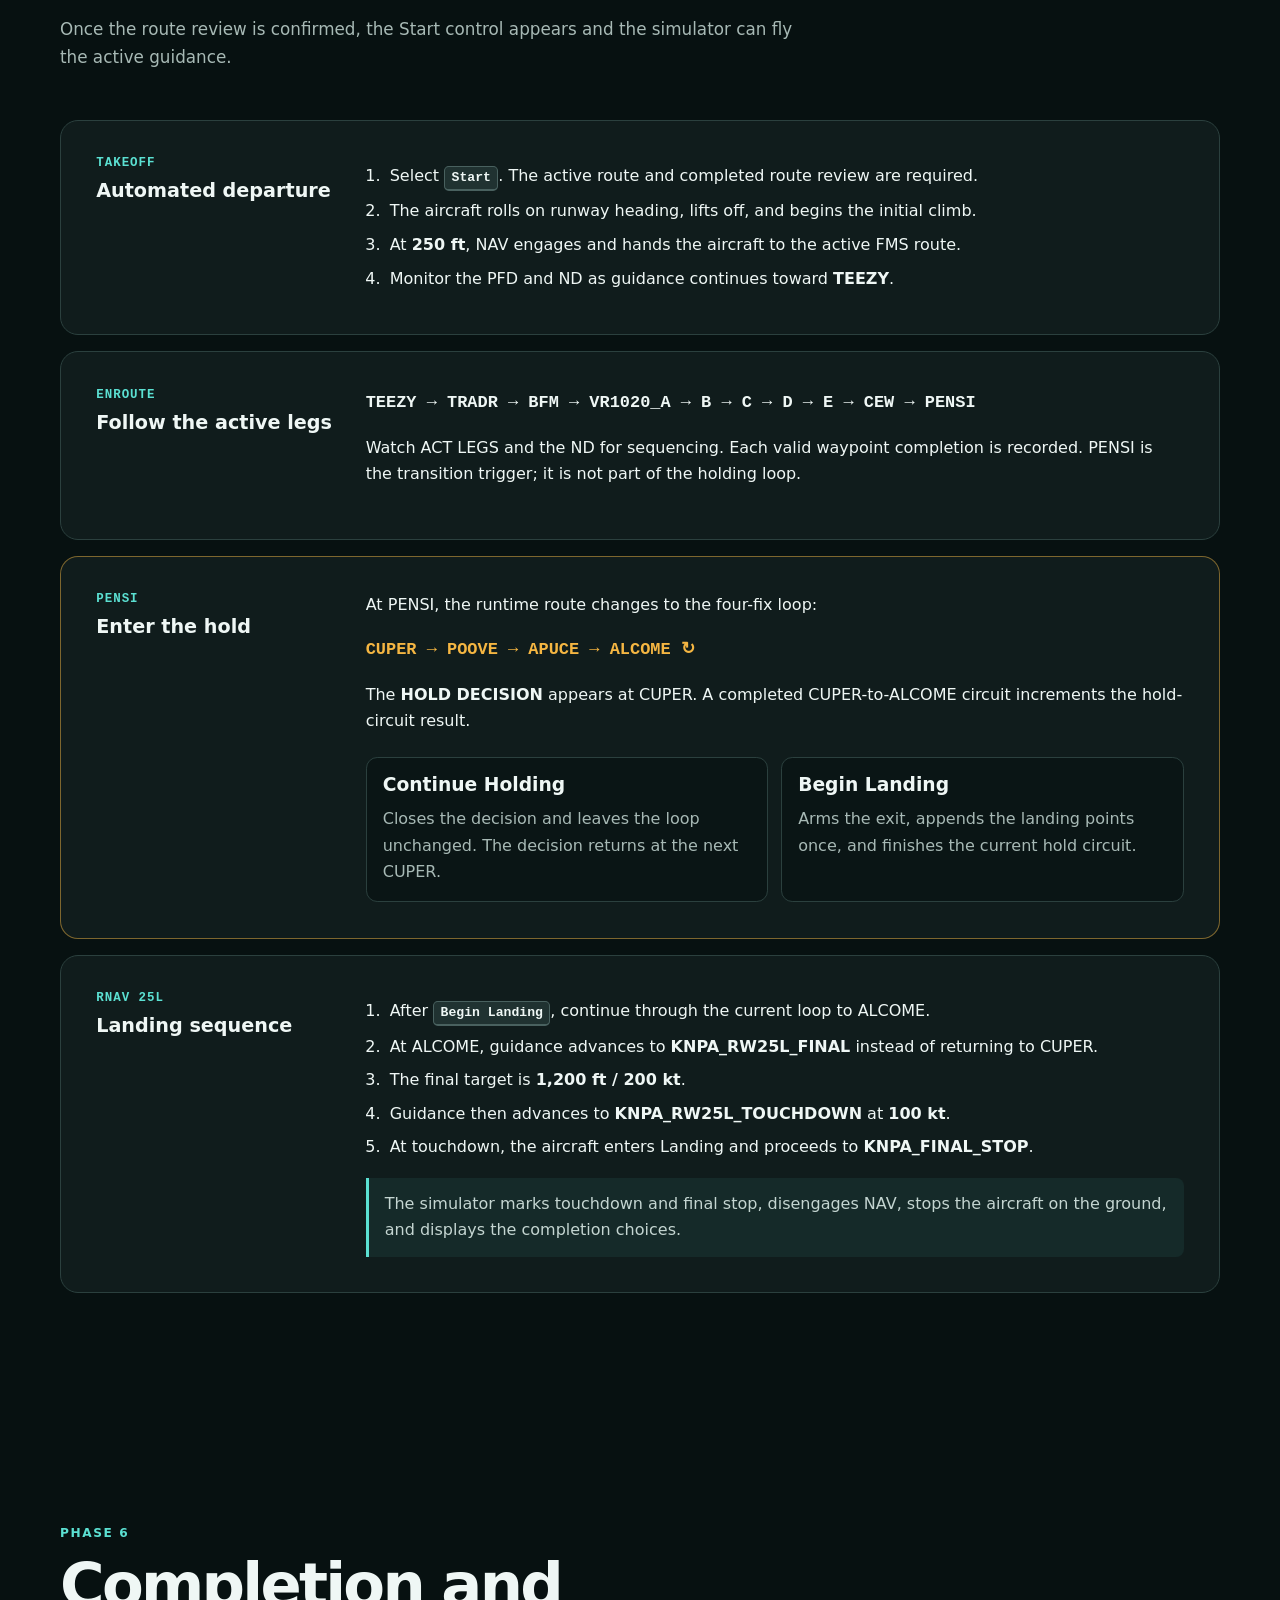
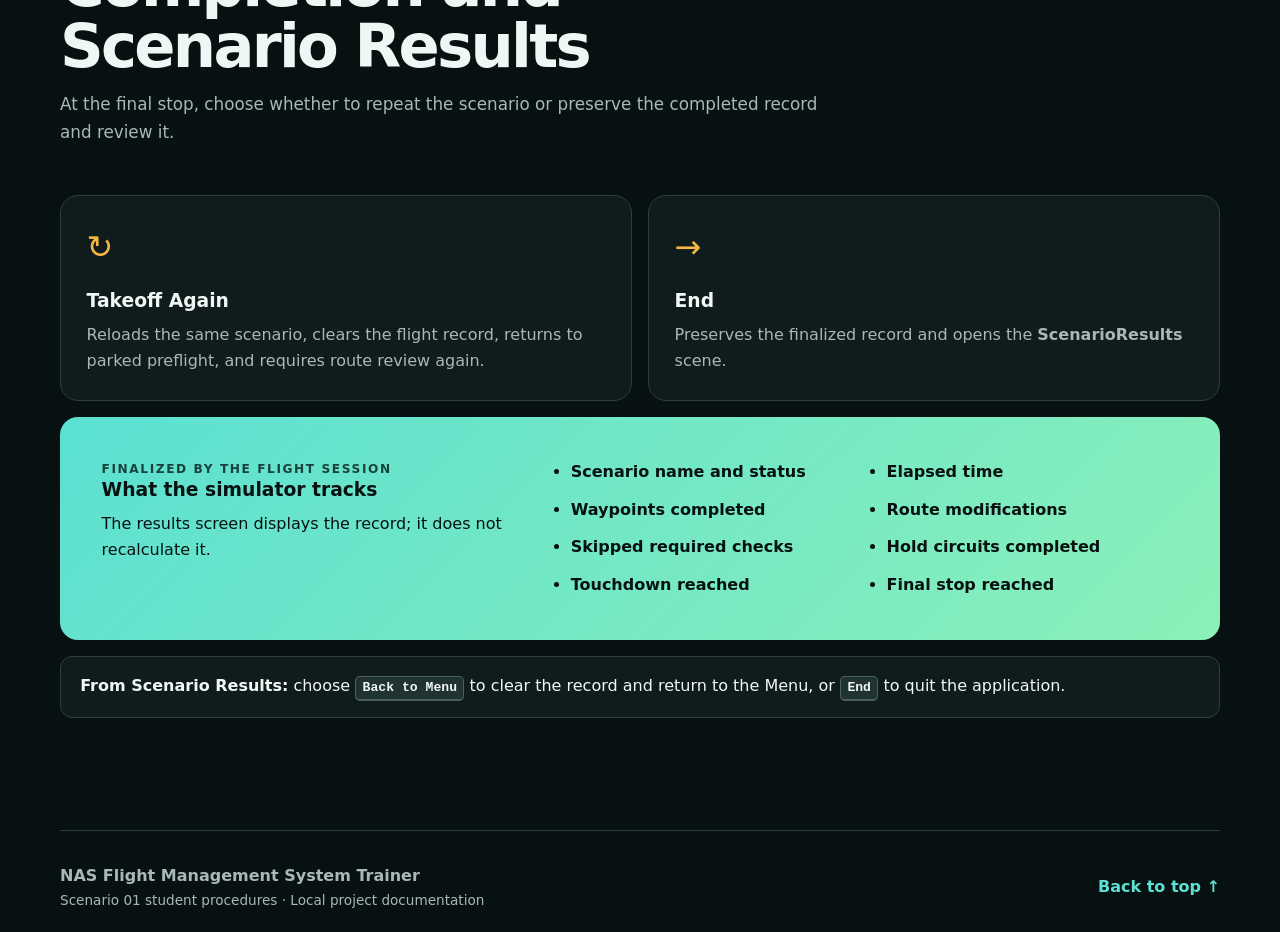
==== commit f3c4b4c3: "Add procedures home link" ====
--- a/Website/FlightSimProcedures/index.html
+++ b/Website/FlightSimProcedures/index.html
@@ -19,6 +19,7 @@
       </span>
     </a>
     <nav aria-label="Primary navigation">
+      <a href="../index.html">Home</a>
       <a href="#preflight">Preflight</a>
       <a href="#route">Route</a>
       <a href="#flight">Flight</a>
--- a/Website/FlightSimProcedures/styles.css
+++ b/Website/FlightSimProcedures/styles.css
@@ -390,13 +390,76 @@
 footer p:nth-child(2) { grid-column: 1; font-size: .85rem; }
 footer a { grid-column: 2; grid-row: 1 / span 2; align-self: center; color: var(--cyan); font-weight: 800; text-decoration: none; }
 
+.portal-hero,
+.setup-hero { min-height: min(760px, calc(100vh - 74px)); }
+.portal-section { padding-top: 1rem; }
+.portal-grid,
+.release-grid { display: grid; grid-template-columns: 1fr 1fr; gap: 1rem; }
+.portal-card,
+.release-card {
+  display: flex;
+  min-height: 420px;
+  flex-direction: column;
+  padding: clamp(1.5rem, 5vw, 2.6rem);
+  background: var(--panel);
+  border: 1px solid var(--line);
+  border-radius: var(--radius);
+}
+.accent-portal { border-color: rgb(245 182 66 / 48%); }
+.portal-index { margin-bottom: 2rem; color: var(--accent); font: 800 .85rem/1 ui-monospace, monospace; letter-spacing: .08em; }
+.portal-card h3 { max-width: 420px; font-size: clamp(1.8rem, 4vw, 2.7rem); letter-spacing: -.035em; }
+.portal-card > p:not(.card-kicker),
+.release-card > p { color: var(--muted); }
+.meta-list { margin: 1rem 0 2rem; padding-left: 1.2rem; color: #c8d5d2; }
+.meta-list li { margin-block: .35rem; }
+.portal-link {
+  display: flex;
+  align-items: center;
+  justify-content: space-between;
+  gap: 1rem;
+  min-height: 54px;
+  margin-top: auto;
+  padding: .75rem 1rem;
+  color: #071111;
+  background: var(--cyan);
+  border-radius: .55rem;
+  font-weight: 850;
+  text-decoration: none;
+}
+.portal-link:hover { background: var(--accent); }
+
+code { font-family: ui-monospace, SFMono-Regular, Consolas, monospace; }
+.command,
+.file-tree {
+  overflow-x: auto;
+  margin: 1rem 0;
+  padding: 1rem 1.2rem;
+  color: #d9fffa;
+  background: #050c0c;
+  border: 1px solid var(--line);
+  border-radius: .65rem;
+  line-height: 1.7;
+  tab-size: 2;
+}
+.release-card { min-height: 330px; }
+.release-card h3 { font-size: 1.6rem; }
+.release-actions { display: flex; flex-wrap: wrap; gap: .7rem; margin-top: auto; }
+.file-layout { margin-top: 1rem; padding: clamp(1.5rem, 4vw, 2rem); background: #071111; border: 1px solid var(--line); border-radius: var(--radius); }
+.file-layout .note { margin-bottom: 0; }
+.run-list { max-width: 900px; }
+.setup-finish { align-items: center; margin-top: 2rem; }
+.setup-next { color: #071111; background: rgb(7 17 17 / 9%); border-color: rgb(7 17 17 / 28%); }
+.setup-next:hover { background: rgb(7 17 17 / 16%); }
+
 @media (max-width: 920px) {
   .hero { grid-template-columns: 1fr; min-height: auto; }
   .mission-card { max-width: 620px; }
   .route-strip { grid-template-columns: repeat(4, 1fr); row-gap: 1.5rem; }
   .flow-grid { grid-template-columns: repeat(4, 1fr); }
   .split-layout,
-  .results-board { grid-template-columns: 1fr; }
+  .results-board,
+  .portal-grid,
+  .release-grid { grid-template-columns: 1fr; }
 }
 
 @media (max-width: 680px) {
